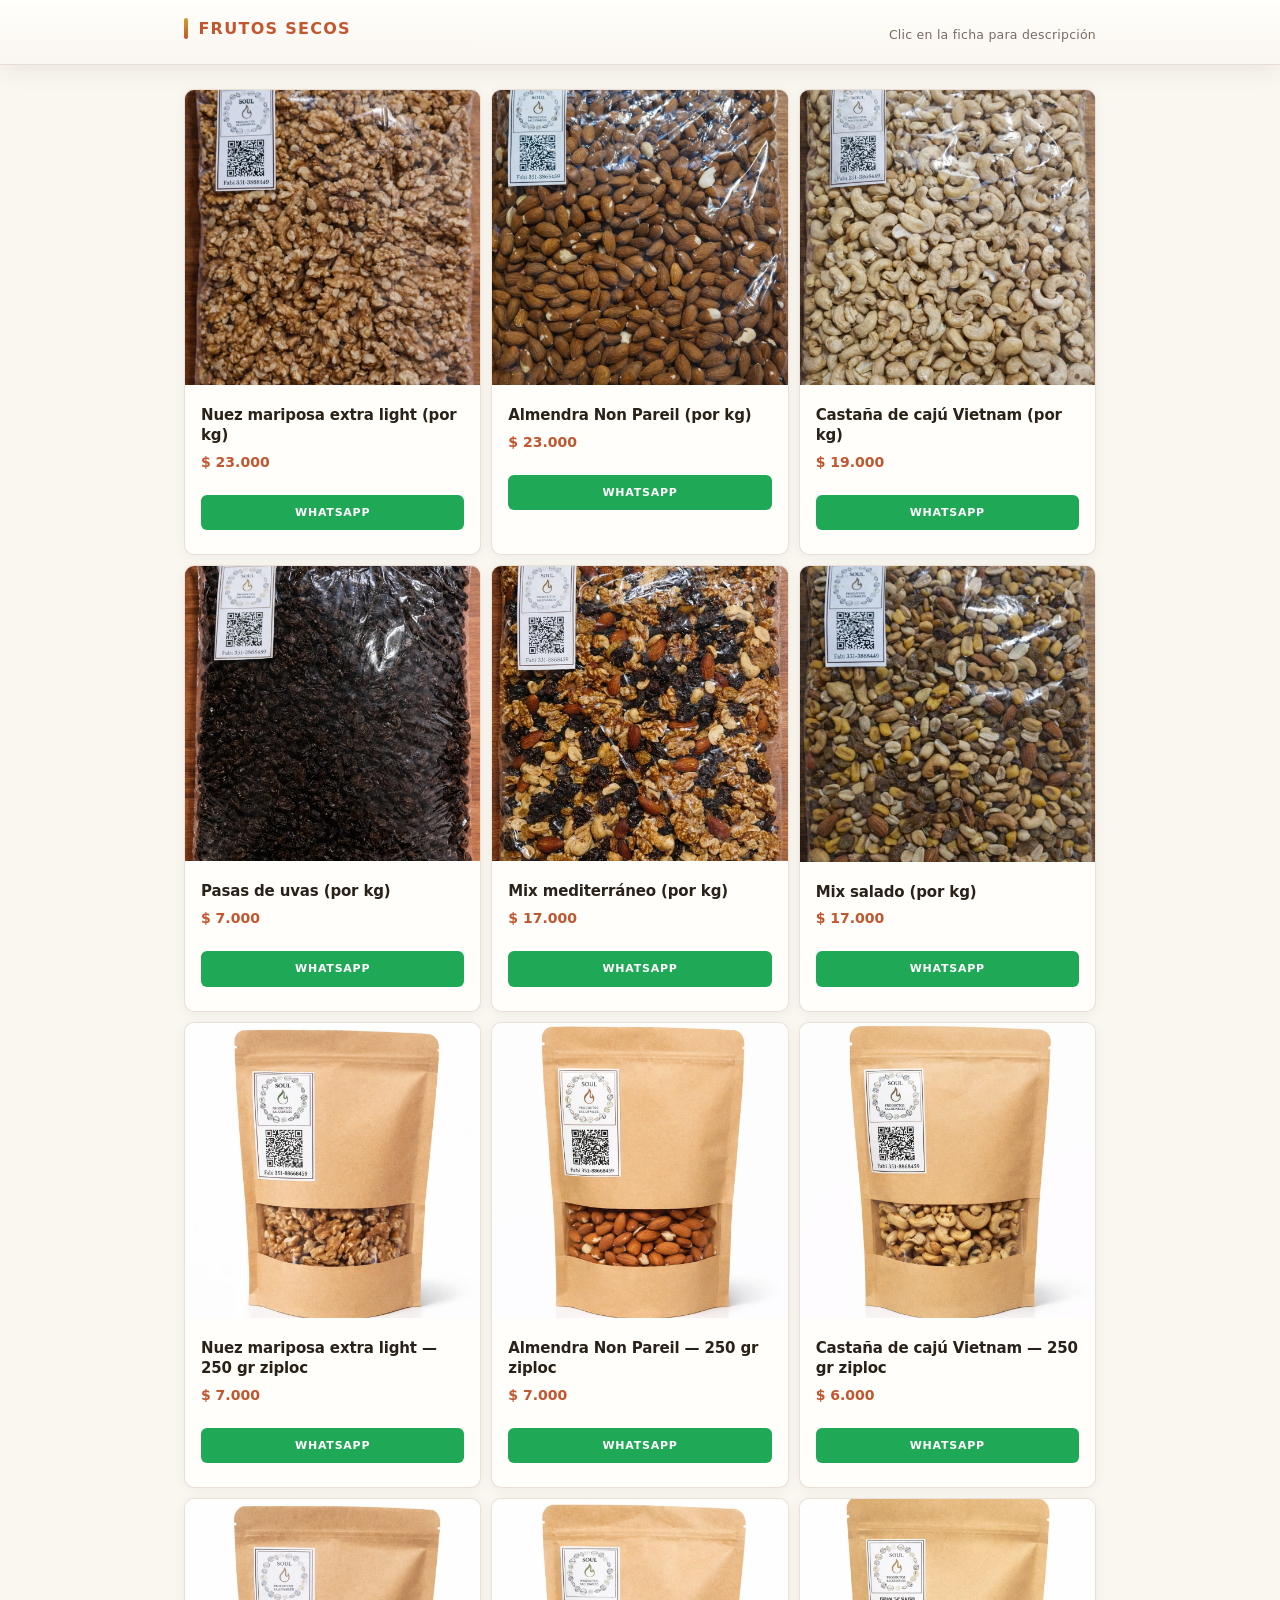
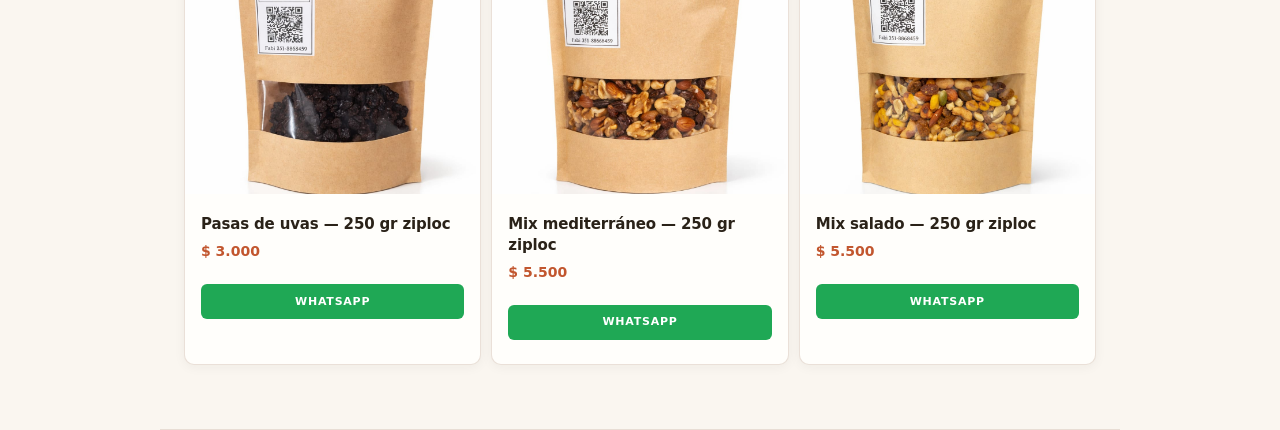
==== index.html @ 6985c8b4 "Catálogo frutos secos: productos, estilos y fotos locales Made-with: Cursor" ====
<!DOCTYPE html>
<html lang="es">
  <head>
    <meta charset="UTF-8" />
    <meta name="viewport" content="width=device-width, initial-scale=1" />
    <title>Catálogo — Frutos secos</title>
    <link rel="stylesheet" href="styles.css" />
  </head>
  <body>
    <header class="site-header">
      <div class="header-inner">
        <div class="header-brand">
          <span class="header-mark" aria-hidden="true"></span>
          <h1>Frutos secos</h1>
        </div>
        <p class="header-tagline">Clic en la ficha para descripción</p>
      </div>
    </header>

    <main id="catalogo" class="catalogo" aria-live="polite"></main>

    <div
      id="modal-overlay"
      class="modal-overlay"
      aria-hidden="true"
      role="dialog"
      aria-modal="true"
      aria-labelledby="modal-titulo"
    >
      <div class="modal" role="document">
        <button
          type="button"
          class="modal-cerrar"
          id="modal-cerrar"
          aria-label="Cerrar"
        >
          Cerrar
        </button>
        <img id="modal-img" class="modal-img" src="" alt="" />
        <div class="modal-contenido">
          <h2 id="modal-titulo"></h2>
          <div id="modal-precio" class="precio"></div>
          <p id="modal-desc"></p>
          <a
            id="modal-wa"
            class="btn-wa"
            href="#"
            target="_blank"
            rel="noopener noreferrer"
            >WhatsApp</a
          >
        </div>
      </div>
    </div>

    <script src="products.js"></script>
    <script src="app.js"></script>
  </body>
</html>
---- styles.css ----
:root {
  --bg: #faf6f0;
  --surface: #fffefb;
  --line: #e8ddd4;
  --text: #2a2218;
  --muted: #7a6c5e;
  --accent: #c2562e;
  --accent-hover: #a34725;
  --accent-soft: rgba(194, 86, 46, 0.1);
  --gold: #c9a227;
  --gold-soft: rgba(201, 162, 39, 0.14);
  --wa: #1fa855;
  --wa-hover: #198f48;
  --focus: #c2562e;
}

*,
*::before,
*::after {
  box-sizing: border-box;
}

body {
  margin: 0;
  font-family: system-ui, -apple-system, sans-serif;
  background: var(--bg);
  color: var(--text);
  line-height: 1.6;
  font-weight: 400;
  font-size: 15px;
  min-height: 100vh;
  -webkit-font-smoothing: antialiased;
}

/* Barra superior */
.site-header {
  width: 100%;
  margin: 0;
  padding: 0;
  background: linear-gradient(
    180deg,
    #fffefb 0%,
    #faf6f0 100%
  );
  border-bottom: 1px solid var(--line);
  box-shadow: 0 1px 0 rgba(255, 255, 255, 0.8) inset,
    0 8px 24px rgba(42, 34, 24, 0.06);
  position: sticky;
  top: 0;
  z-index: 50;
}

.header-inner {
  max-width: 960px;
  margin: 0 auto;
  padding: 1.1rem 1.5rem 1.15rem;
  display: flex;
  flex-wrap: wrap;
  align-items: baseline;
  justify-content: space-between;
  gap: 0.5rem 1.25rem;
}

.header-brand {
  display: flex;
  align-items: center;
  gap: 0.65rem;
}

.header-mark {
  width: 4px;
  height: 1.35rem;
  border-radius: 2px;
  background: linear-gradient(180deg, var(--gold), var(--accent));
  flex-shrink: 0;
}

.site-header h1 {
  margin: 0;
  font-size: 1rem;
  font-weight: 700;
  letter-spacing: 0.08em;
  text-transform: uppercase;
  color: var(--accent);
  line-height: 1.2;
}

.header-tagline {
  margin: 0;
  color: var(--muted);
  font-size: 0.78rem;
  letter-spacing: 0.02em;
  max-width: 100%;
}

@media (max-width: 520px) {
  .header-inner {
    flex-direction: column;
    align-items: flex-start;
    gap: 0.35rem;
  }
}

.catalogo {
  max-width: 960px;
  margin: 0 auto;
  padding: 1.5rem 1.5rem 4rem;
  display: grid;
  grid-template-columns: repeat(auto-fill, minmax(240px, 1fr));
  gap: 10px;
  background: var(--bg);
  border-bottom: 1px solid var(--line);
}

.card {
  background: var(--surface);
  display: flex;
  flex-direction: column;
  cursor: pointer;
  outline: none;
  border-radius: 10px;
  overflow: hidden;
  border: 1px solid rgba(232, 221, 212, 0.9);
  box-shadow: 0 2px 12px rgba(42, 34, 24, 0.05);
  transition: background 0.2s ease, box-shadow 0.2s ease, border-color 0.2s ease;
}

.card:hover {
  background: #fff;
  border-color: var(--gold-soft);
  box-shadow: 0 6px 20px rgba(42, 34, 24, 0.08);
}

.card:focus-visible {
  outline: 2px solid var(--focus);
  outline-offset: 2px;
  z-index: 1;
}

.card-img-wrap {
  aspect-ratio: 1;
  background: linear-gradient(145deg, #f0e4d8 0%, #e8d9c8 100%);
  overflow: hidden;
}

.card-img-wrap img {
  width: 100%;
  height: 100%;
  object-fit: cover;
  display: block;
  transition: transform 0.35s ease;
}

.card:hover .card-img-wrap img {
  transform: scale(1.04);
}

.card-body {
  padding: 1.25rem 1rem 1.5rem;
  display: flex;
  flex-direction: column;
  flex: 1;
  gap: 0.35rem;
}

.card h2 {
  margin: 0;
  font-size: 0.9375rem;
  font-weight: 600;
  line-height: 1.35;
  letter-spacing: -0.01em;
  color: var(--text);
}

.precio {
  font-size: 0.875rem;
  color: var(--accent);
  font-weight: 600;
  font-variant-numeric: tabular-nums;
}

.btn-wa {
  margin-top: 1rem;
  display: inline-flex;
  align-items: center;
  justify-content: center;
  gap: 0.35rem;
  padding: 0.55rem 0.75rem;
  background: var(--wa);
  color: #fff;
  text-decoration: none;
  font-size: 0.6875rem;
  font-weight: 600;
  letter-spacing: 0.07em;
  text-transform: uppercase;
  border: none;
  border-radius: 6px;
  cursor: pointer;
  transition: background 0.2s ease, transform 0.15s ease;
}

.btn-wa:hover {
  background: var(--wa-hover);
  transform: translateY(-1px);
}

.btn-wa:focus-visible {
  outline: 2px solid var(--focus);
  outline-offset: 2px;
}

/* Modal */
.modal-overlay {
  position: fixed;
  inset: 0;
  background: rgba(42, 34, 24, 0.35);
  backdrop-filter: blur(6px);
  -webkit-backdrop-filter: blur(6px);
  display: flex;
  align-items: flex-start;
  justify-content: center;
  padding: 0;
  z-index: 100;
  opacity: 0;
  visibility: hidden;
  transition: opacity 0.2s ease, visibility 0.2s ease;
  overflow-y: auto;
}

.modal-overlay.abierto {
  opacity: 1;
  visibility: visible;
}

.modal {
  background: var(--surface);
  width: 100%;
  max-width: 420px;
  min-height: 100%;
  position: relative;
  border-left: 1px solid var(--line);
  border-right: 1px solid var(--line);
  box-shadow: 0 0 0 1px rgba(194, 86, 46, 0.08);
}

@media (min-width: 440px) {
  .modal-overlay {
    align-items: center;
    padding: 2rem 1rem;
  }

  .modal {
    min-height: auto;
    max-height: min(90vh, 720px);
    overflow: auto;
    border: 1px solid var(--line);
    border-radius: 12px;
    box-shadow:
      0 24px 48px rgba(42, 34, 24, 0.12),
      0 0 0 1px rgba(194, 86, 46, 0.06);
  }

  .modal-img {
    border-radius: 12px 12px 0 0;
  }
}

.modal-cerrar {
  position: absolute;
  top: 0.75rem;
  right: 0.75rem;
  z-index: 2;
  padding: 0.4rem 0.65rem;
  border: none;
  background: rgba(255, 254, 251, 0.92);
  font-size: 0.6875rem;
  font-weight: 600;
  letter-spacing: 0.06em;
  text-transform: uppercase;
  cursor: pointer;
  color: var(--accent);
  border-radius: 6px;
  box-shadow: 0 2px 12px rgba(42, 34, 24, 0.08);
  transition: color 0.15s ease, background 0.15s ease;
}

.modal-cerrar:hover {
  color: var(--accent-hover);
  background: #fff;
}

.modal-img {
  width: 100%;
  aspect-ratio: 1;
  object-fit: cover;
  display: block;
  border-bottom: 1px solid var(--line);
}

.modal-contenido {
  padding: 1.5rem 1.25rem 2rem;
  background: linear-gradient(180deg, var(--surface) 0%, #fff9f4 100%);
}

.modal-contenido h2 {
  margin: 0 0 0.75rem;
  font-size: 1rem;
  font-weight: 600;
  line-height: 1.35;
  letter-spacing: -0.01em;
  padding-right: 0;
  color: var(--text);
}

.modal-contenido .precio {
  margin-bottom: 1.25rem;
  font-size: 0.9375rem;
  color: var(--accent);
  font-weight: 600;
}

.modal-contenido p {
  margin: 0;
  color: var(--muted);
  font-size: 0.875rem;
  line-height: 1.65;
  white-space: pre-wrap;
}

.modal-contenido .btn-wa {
  margin-top: 1.75rem;
  width: 100%;
  border-top: none;
  padding-top: 0.55rem;
}
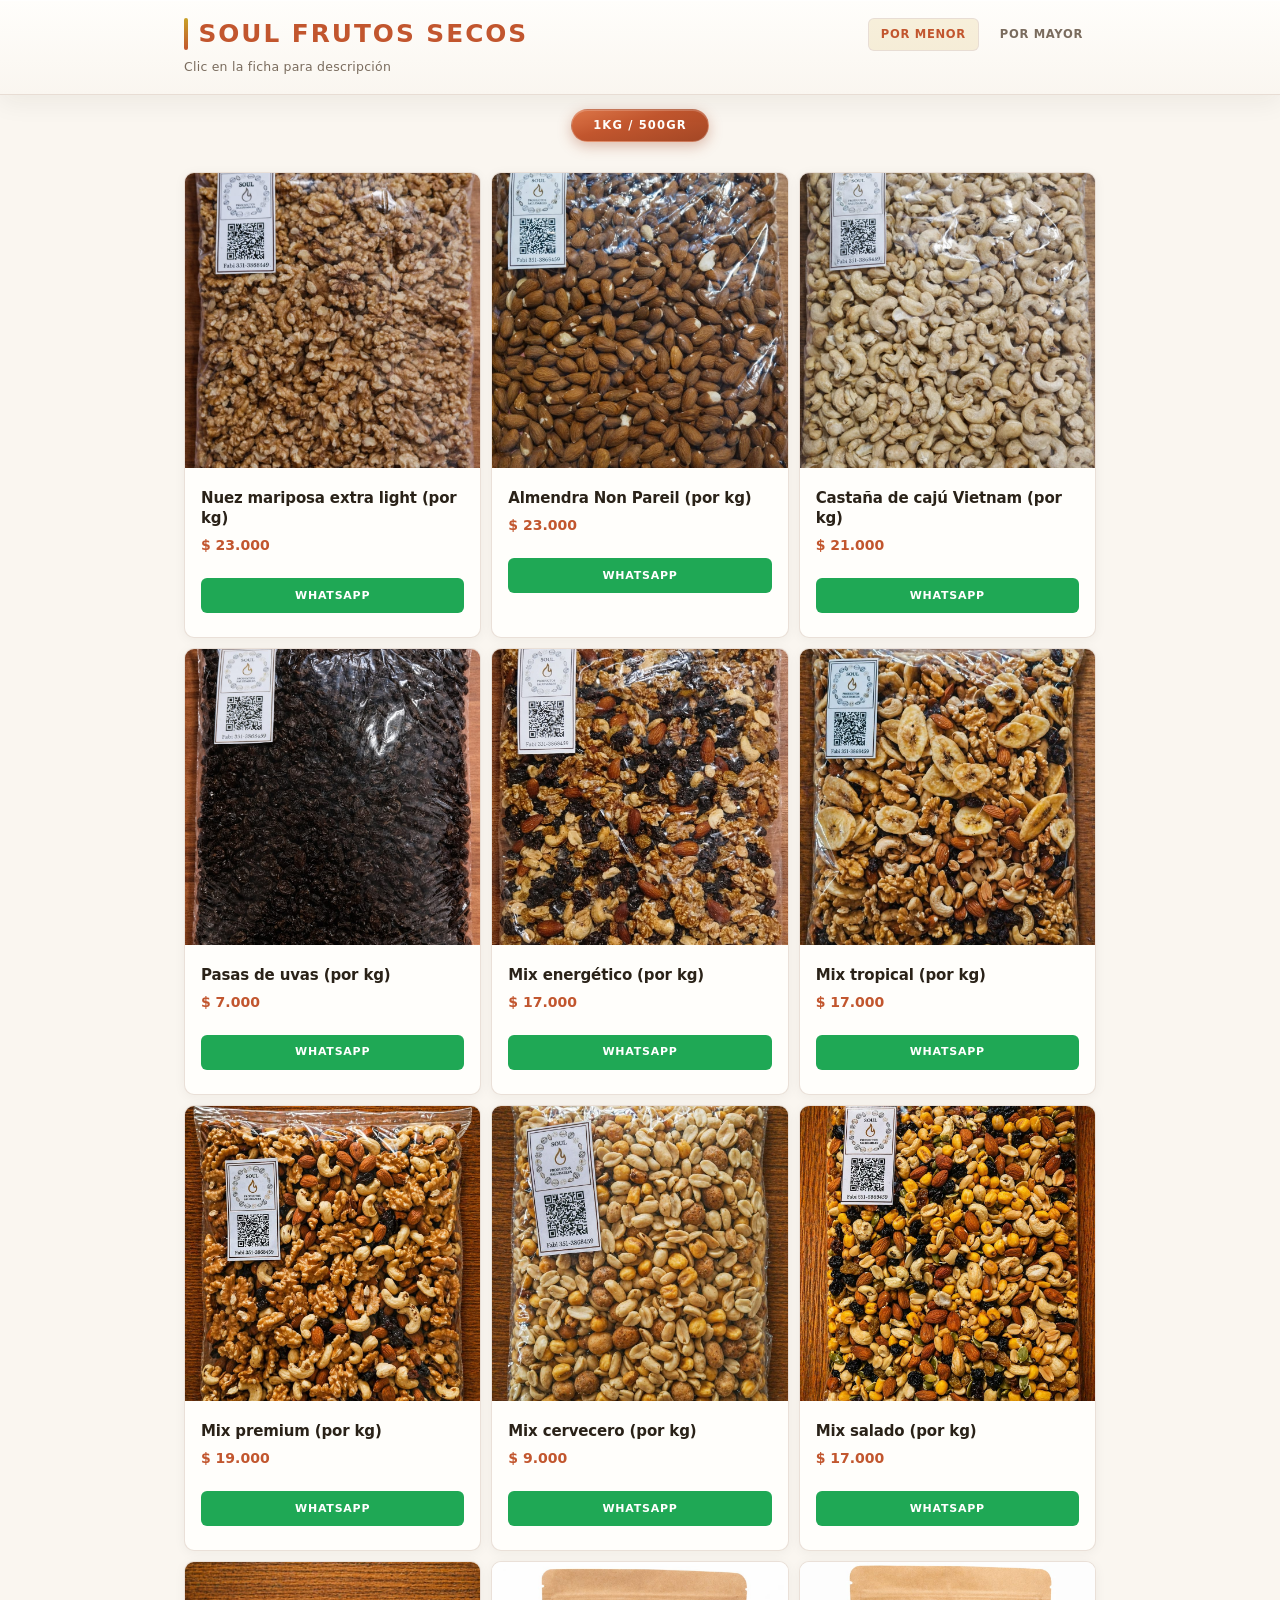
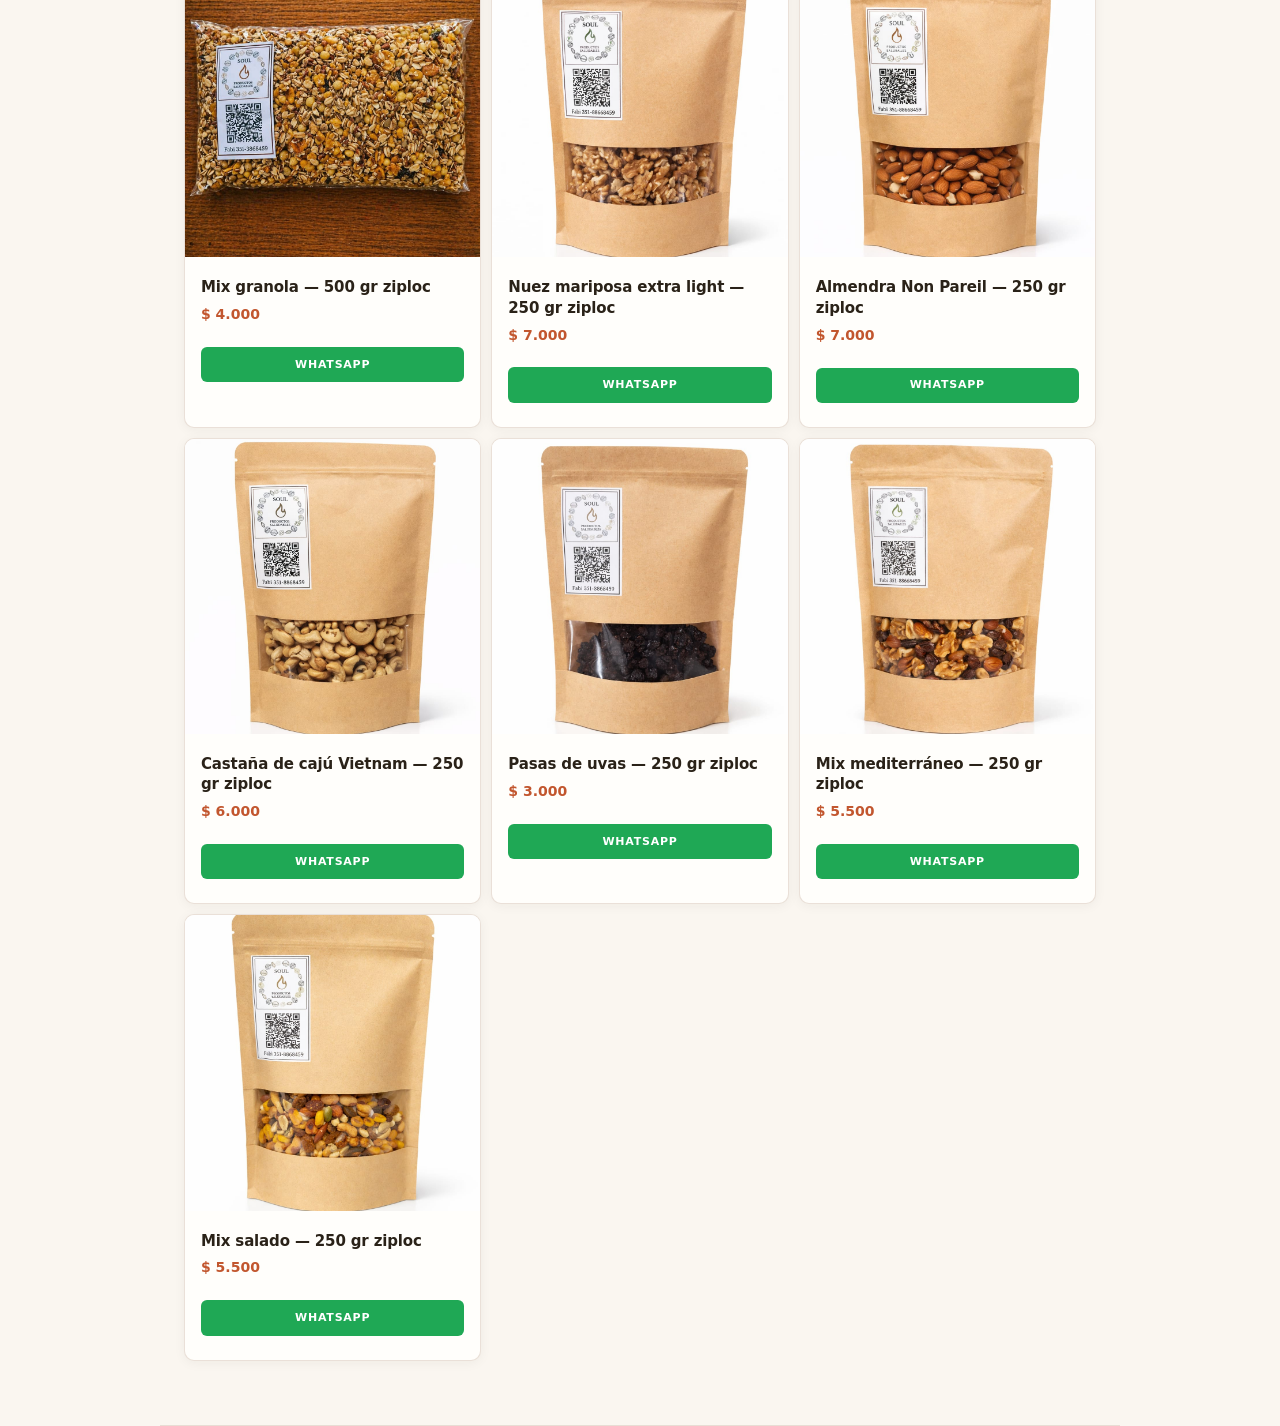
==== commit 9808a4b0: "Header Soul, navegación por menor/mayor, etiqueta naranja bajo el header Made-with: Cursor" ====
--- a/index.html
+++ b/index.html
@@ -9,13 +9,27 @@
   <body>
     <header class="site-header">
       <div class="header-inner">
-        <div class="header-brand">
-          <span class="header-mark" aria-hidden="true"></span>
-          <h1>Frutos secos</h1>
+        <div class="header-brand-row">
+          <div class="header-brand">
+            <span class="header-mark" aria-hidden="true"></span>
+            <h1>Soul frutos secos</h1>
+          </div>
+          <div class="header-nav-block">
+            <nav class="site-nav" aria-label="Catálogo">
+              <a href="index.html" class="site-nav-link is-active" aria-current="page"
+                >Por menor</a
+              >
+              <a href="por-mayor.html" class="site-nav-link">Por mayor</a>
+            </nav>
+          </div>
         </div>
         <p class="header-tagline">Clic en la ficha para descripción</p>
       </div>
     </header>
+
+    <div class="catalogo-label-wrap">
+      <p class="catalogo-label">1kg / 500gr</p>
+    </div>
 
     <main id="catalogo" class="catalogo" aria-live="polite"></main>
 
--- a/styles.css
+++ b/styles.css
@@ -55,10 +55,19 @@
   margin: 0 auto;
   padding: 1.1rem 1.5rem 1.15rem;
   display: flex;
+  flex-direction: column;
+  align-items: stretch;
+  gap: 0.5rem;
+}
+
+.header-brand-row {
+  display: flex;
   flex-wrap: wrap;
-  align-items: baseline;
+  align-items: center;
   justify-content: space-between;
-  gap: 0.5rem 1.25rem;
+  gap: 0.75rem 1rem;
+  width: 100%;
+  max-width: 100%;
 }
 
 .header-brand {
@@ -67,9 +76,53 @@
   gap: 0.65rem;
 }
 
+.header-nav-block {
+  display: flex;
+  flex-direction: column;
+  align-items: stretch;
+  flex-shrink: 0;
+  min-width: min(100%, 220px);
+}
+
+.site-nav {
+  display: flex;
+  align-items: center;
+  justify-content: space-between;
+  gap: 0.5rem;
+  width: 100%;
+  flex-shrink: 0;
+}
+
+.site-nav-link {
+  padding: 0.4rem 0.75rem;
+  font-size: 0.72rem;
+  font-weight: 600;
+  letter-spacing: 0.06em;
+  text-transform: uppercase;
+  text-decoration: none;
+  color: var(--muted);
+  border-radius: 6px;
+  border: 1px solid transparent;
+  transition:
+    color 0.15s ease,
+    background 0.15s ease,
+    border-color 0.15s ease;
+}
+
+.site-nav-link:hover {
+  color: var(--accent);
+  background: var(--accent-soft);
+}
+
+.site-nav-link.is-active {
+  color: var(--accent);
+  background: var(--gold-soft);
+  border-color: rgba(232, 221, 212, 0.95);
+}
+
 .header-mark {
   width: 4px;
-  height: 1.35rem;
+  height: 2rem;
   border-radius: 2px;
   background: linear-gradient(180deg, var(--gold), var(--accent));
   flex-shrink: 0;
@@ -77,7 +130,7 @@
 
 .site-header h1 {
   margin: 0;
-  font-size: 1rem;
+  font-size: clamp(1.2rem, 2.8vw, 1.55rem);
   font-weight: 700;
   letter-spacing: 0.08em;
   text-transform: uppercase;
@@ -91,13 +144,66 @@
   font-size: 0.78rem;
   letter-spacing: 0.02em;
   max-width: 100%;
+  line-height: 1.35;
+}
+
+/* Etiqueta bajo el header, sobre el catálogo */
+.catalogo-label-wrap {
+  max-width: 960px;
+  margin: 0 auto;
+  padding: 0.85rem 1.5rem 0.35rem;
+  display: flex;
+  justify-content: center;
+  align-items: center;
+}
+
+.catalogo-label {
+  margin: 0;
+  padding: 0.5rem 1.35rem;
+  max-width: 100%;
+  text-align: center;
+  font-size: 0.72rem;
+  font-weight: 700;
+  letter-spacing: 0.1em;
+  text-transform: uppercase;
+  color: #fffefb;
+  line-height: 1.35;
+  background: linear-gradient(
+    165deg,
+    #e0784a 0%,
+    var(--accent) 42%,
+    #a34725 100%
+  );
+  border-radius: 999px;
+  border: 1px solid rgba(255, 255, 255, 0.22);
+  box-shadow:
+    0 1px 0 rgba(255, 255, 255, 0.2) inset,
+    0 4px 14px rgba(162, 71, 37, 0.35);
 }
 
 @media (max-width: 520px) {
-  .header-inner {
+  .header-brand-row {
     flex-direction: column;
     align-items: flex-start;
-    gap: 0.35rem;
+  }
+
+  .header-nav-block {
+    width: 100%;
+    min-width: 0;
+  }
+
+  .site-nav {
+    width: 100%;
+  }
+
+  .site-nav-link {
+    flex: 0 1 auto;
+    text-align: center;
+  }
+
+  .catalogo-label-wrap {
+    padding-left: 1.25rem;
+    padding-right: 1.25rem;
   }
 }
 
